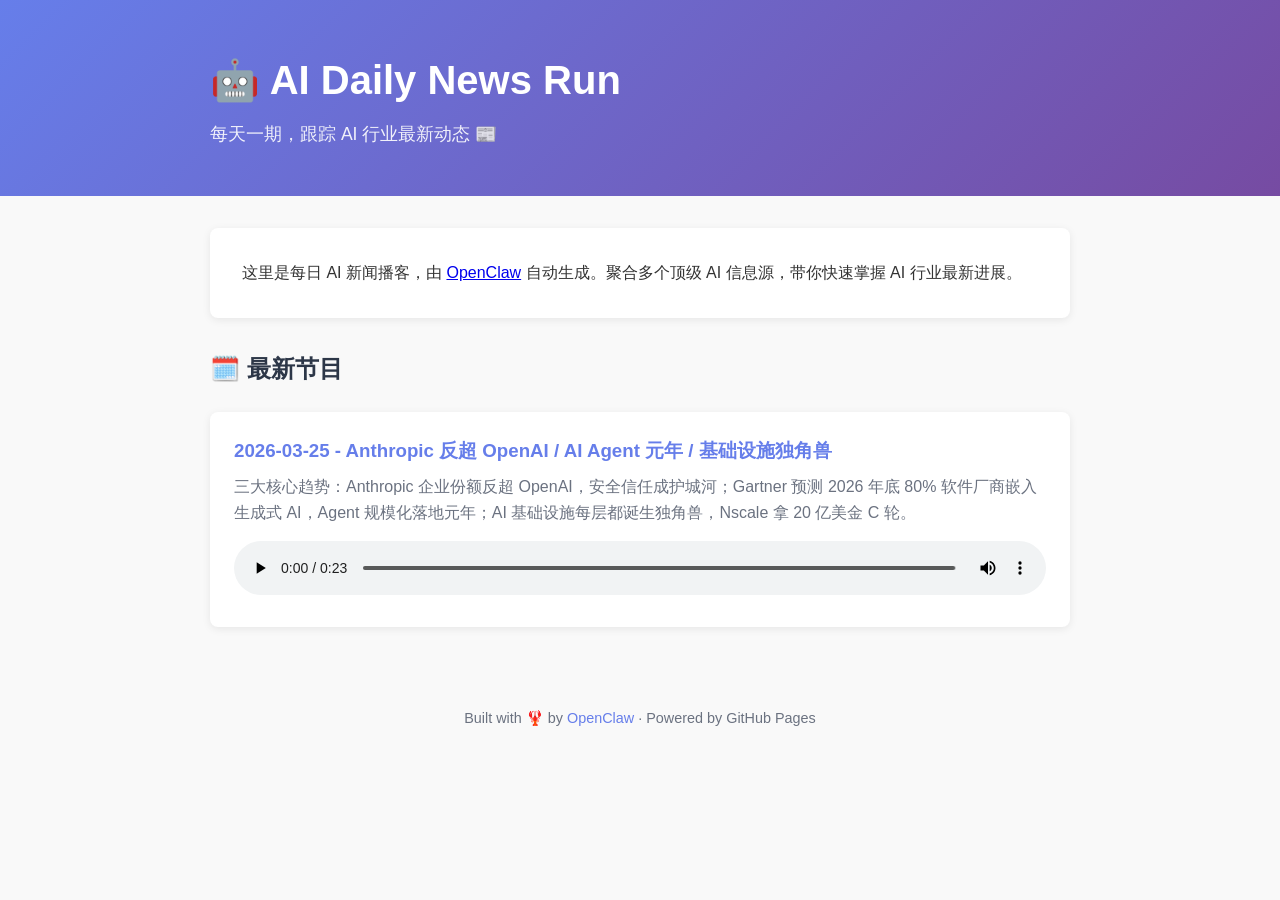
==== index.html @ 8909e97f "Initial commit: Add 2026-03-25 episode" ====
<!DOCTYPE html>
<html lang="zh-CN">
<head>
    <meta charset="UTF-8">
    <meta name="viewport" content="width=device-width, initial-scale=1.0">
    <title>AI Daily News Run - 每日 AI 新闻播客</title>
    <link rel="stylesheet" href="style.css">
</head>
<body>
    <header>
        <div class="container">
            <h1>🤖 AI Daily News Run</h1>
            <p>每天一期，跟踪 AI 行业最新动态 📰</p>
        </div>
    </header>

    <main class="container">
        <section class="intro">
            <p>这里是每日 AI 新闻播客，由 <a href="https://github.com/Yier-bit/ai-daily-news-run" target="_blank">OpenClaw</a> 自动生成。聚合多个顶级 AI 信息源，带你快速掌握 AI 行业最新进展。</p>
        </section>

        <section class="episode-list">
            <h2>🗓️ 最新节目</h2>
            <div id="episodes">
                <!--  episodes will be inserted here  -->
            </div>
        </section>
    </main>

    <footer>
        <div class="container">
            <p>Built with 🦞 by <a href="https://openclaw.ai" target="_blank">OpenClaw</a> · Powered by GitHub Pages</p>
        </div>
    </footer>

    <script>
        // Episode list data - generated automatically
        const episodes = [
            {
                date: "2026-03-25",
                title: "Anthropic 反超 OpenAI / AI Agent 元年 / 基础设施独角兽",
                audio: "audio/2026-03-25.mp3",
                article: "articles/2026-03-25.html",
                description: "三大核心趋势：Anthropic 企业份额反超 OpenAI，安全信任成护城河；Gartner 预测 2026 年底 80% 软件厂商嵌入生成式 AI，Agent 规模化落地元年；AI 基础设施每层都诞生独角兽，Nscale 拿 20 亿美金 C 轮。"
            }
        ];

        // Render episodes
        const episodesDiv = document.getElementById('episodes');
        episodes.forEach(ep => {
            const epDiv = document.createElement('div');
            epDiv.className = 'episode-item';
            epDiv.innerHTML = `
                <div class="episode-info">
                    <h3><a href="${ep.article}">${ep.date} - ${ep.title}</a></h3>
                    <p>${ep.description}</p>
                </div>
                <div class="episode-audio">
                    <audio controls src="${ep.audio}"></audio>
                </div>
            `;
            episodesDiv.appendChild(epDiv);
        });
    </script>
</body>
</html>
---- style.css ----
* {
    margin: 0;
    padding: 0;
    box-sizing: border-box;
}

body {
    font-family: -apple-system, BlinkMacSystemFont, "Segoe UI", Roboto, "Helvetica Neue", Arial, sans-serif;
    line-height: 1.6;
    color: #333;
    background-color: #f9f9f9;
}

.container {
    max-width: 900px;
    margin: 0 auto;
    padding: 0 20px;
}

header {
    background: linear-gradient(135deg, #667eea 0%, #764ba2 100%);
    color: white;
    padding: 3rem 0;
    margin-bottom: 2rem;
}

header h1 {
    font-size: 2.5rem;
    margin-bottom: 0.5rem;
}

header p {
    opacity: 0.9;
    font-size: 1.1rem;
}

.intro {
    background: white;
    padding: 2rem;
    border-radius: 8px;
    box-shadow: 0 2px 8px rgba(0,0,0,0.08);
    margin-bottom: 2rem;
}

.episode-list h2 {
    margin-bottom: 1.5rem;
    font-size: 1.5rem;
    color: #2d3748;
}

.episode-item {
    background: white;
    padding: 1.5rem;
    border-radius: 8px;
    box-shadow: 0 2px 8px rgba(0,0,0,0.08);
    margin-bottom: 1.5rem;
}

.episode-item h3 {
    margin-bottom: 0.5rem;
}

.episode-item h3 a {
    color: #667eea;
    text-decoration: none;
}

.episode-item h3 a:hover {
    text-decoration: underline;
}

.episode-item p {
    color: #6b7280;
    margin-bottom: 1rem;
}

.episode-item audio {
    width: 100%;
}

footer {
    text-align: center;
    padding: 2rem 0;
    color: #6b7280;
    margin-top: 3rem;
    font-size: 0.9rem;
}

footer a {
    color: #667eea;
    text-decoration: none;
}

footer a:hover {
    text-decoration: underline;
}

@media (max-width: 768px) {
    header h1 {
        font-size: 2rem;
    }

    header {
        padding: 2rem 0;
    }
}
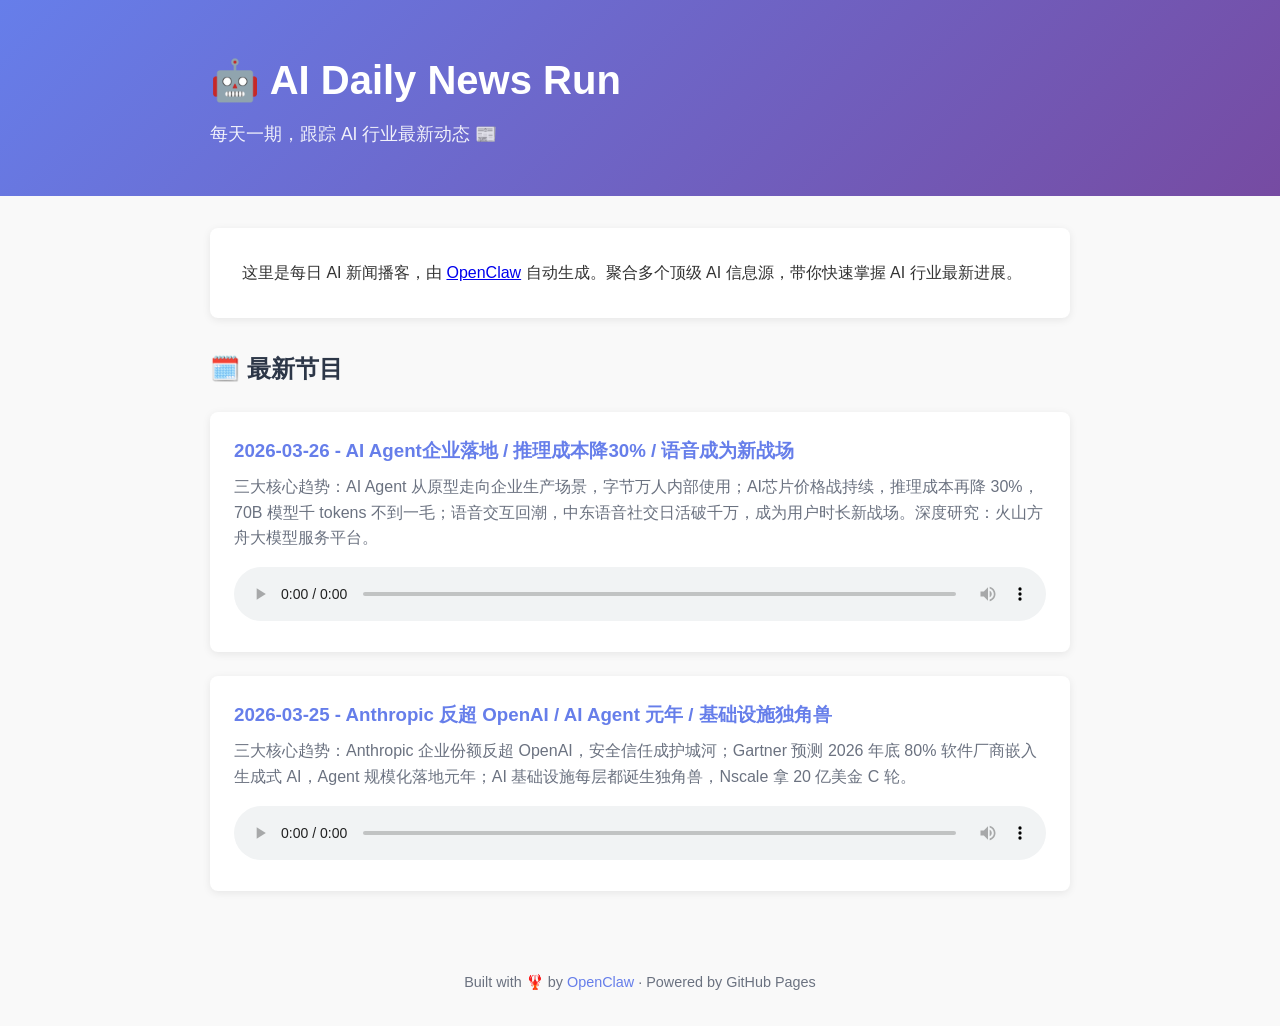
==== commit d468427f: "Add 2026-03-26 episode" ====
--- a/index.html
+++ b/index.html
@@ -37,6 +37,13 @@
         // Episode list data - generated automatically
         const episodes = [
             {
+                date: "2026-03-26",
+                title: "AI Agent企业落地 / 推理成本降30% / 语音成为新战场",
+                audio: "audio/2026-03-26.mp3",
+                article: "articles/2026-03-26.html",
+                description: "三大核心趋势：AI Agent 从原型走向企业生产场景，字节万人内部使用；AI芯片价格战持续，推理成本再降 30%，70B 模型千 tokens 不到一毛；语音交互回潮，中东语音社交日活破千万，成为用户时长新战场。深度研究：火山方舟大模型服务平台。"
+            },
+            {
                 date: "2026-03-25",
                 title: "Anthropic 反超 OpenAI / AI Agent 元年 / 基础设施独角兽",
                 audio: "audio/2026-03-25.mp3",
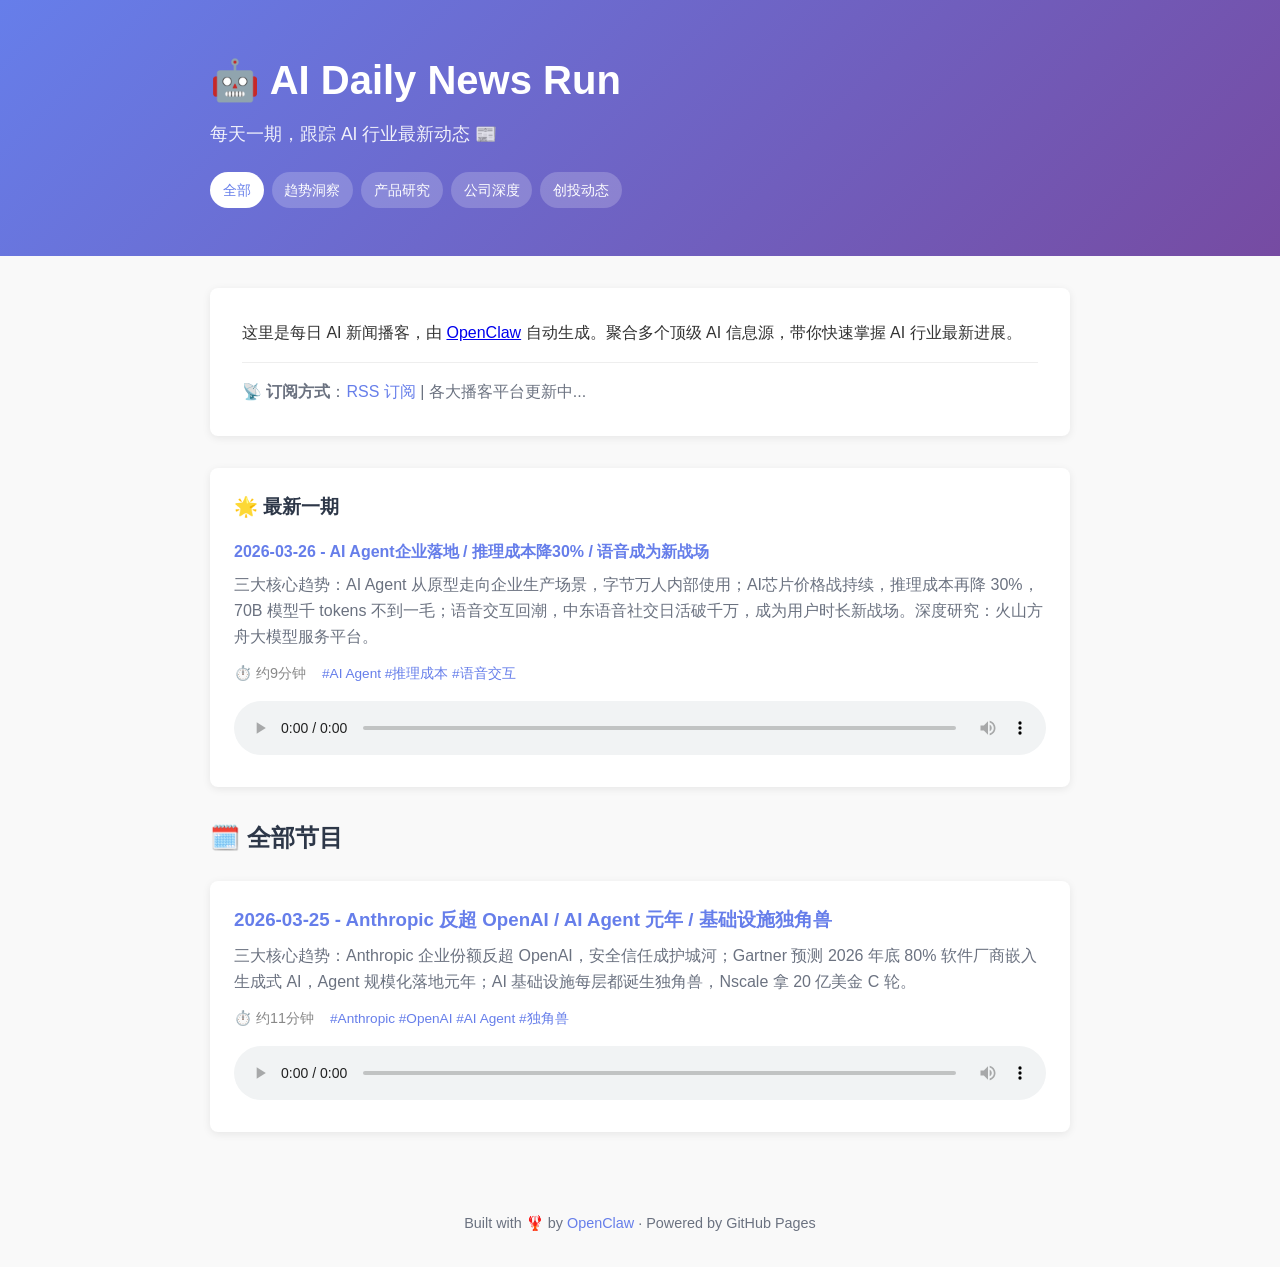
==== commit 165edadc: "Improve website: add category navigation, tags, featured episode, RSS subscription" ====
--- a/index.html
+++ b/index.html
@@ -4,6 +4,7 @@
     <meta charset="UTF-8">
     <meta name="viewport" content="width=device-width, initial-scale=1.0">
     <title>AI Daily News Run - 每日 AI 新闻播客</title>
+    <link rel="alternate" type="application/rss+xml" title="RSS 订阅" href="rss.xml">
     <link rel="stylesheet" href="style.css">
 </head>
 <body>
@@ -11,18 +12,34 @@
         <div class="container">
             <h1>🤖 AI Daily News Run</h1>
             <p>每天一期，跟踪 AI 行业最新动态 📰</p>
+            <!-- 分类导航 -->
+            <nav class="category-nav">
+                <a href="javascript:filterEpisodes('all')" class="nav-link active">全部</a>
+                <a href="javascript:filterEpisodes('趋势洞察')" class="nav-link">趋势洞察</a>
+                <a href="javascript:filterEpisodes('产品研究')" class="nav-link">产品研究</a>
+                <a href="javascript:filterEpisodes('公司深度')" class="nav-link">公司深度</a>
+                <a href="javascript:filterEpisodes('创投动态')" class="nav-link">创投动态</a>
+            </nav>
         </div>
     </header>
 
     <main class="container">
         <section class="intro">
             <p>这里是每日 AI 新闻播客，由 <a href="https://github.com/Yier-bit/ai-daily-news-run" target="_blank">OpenClaw</a> 自动生成。聚合多个顶级 AI 信息源，带你快速掌握 AI 行业最新进展。</p>
+            <div class="subscribe-box">
+                <p>📡 <strong>订阅方式</strong>：<a href="rss.xml" target="_blank">RSS 订阅</a> | 各大播客平台更新中...</p>
+            </div>
+        </section>
+
+        <!-- 最新一期推荐 -->
+        <section class="featured-episode" id="featured-episode">
+            <!-- 最新一期将在这里插入 -->
         </section>
 
         <section class="episode-list">
-            <h2>🗓️ 最新节目</h2>
+            <h2>🗓️ 全部节目</h2>
             <div id="episodes">
-                <!--  episodes will be inserted here  -->
+                <!-- episodes will be inserted here -->
             </div>
         </section>
     </main>
@@ -41,6 +58,9 @@
                 title: "AI Agent企业落地 / 推理成本降30% / 语音成为新战场",
                 audio: "audio/2026-03-26.mp3",
                 article: "articles/2026-03-26.html",
+                duration: "约9分钟",
+                categories: ["趋势洞察", "AI行业动态"],
+                tags: ["#AI Agent", "#推理成本", "#语音交互"],
                 description: "三大核心趋势：AI Agent 从原型走向企业生产场景，字节万人内部使用；AI芯片价格战持续，推理成本再降 30%，70B 模型千 tokens 不到一毛；语音交互回潮，中东语音社交日活破千万，成为用户时长新战场。深度研究：火山方舟大模型服务平台。"
             },
             {
@@ -48,26 +68,87 @@
                 title: "Anthropic 反超 OpenAI / AI Agent 元年 / 基础设施独角兽",
                 audio: "audio/2026-03-25.mp3",
                 article: "articles/2026-03-25.html",
+                duration: "约11分钟",
+                categories: ["趋势洞察", "创投动态"],
+                tags: ["#Anthropic", "#OpenAI", "#AI Agent", "#独角兽"],
                 description: "三大核心趋势：Anthropic 企业份额反超 OpenAI，安全信任成护城河；Gartner 预测 2026 年底 80% 软件厂商嵌入生成式 AI，Agent 规模化落地元年；AI 基础设施每层都诞生独角兽，Nscale 拿 20 亿美金 C 轮。"
             }
         ];
 
-        // Render episodes
-        const episodesDiv = document.getElementById('episodes');
-        episodes.forEach(ep => {
-            const epDiv = document.createElement('div');
-            epDiv.className = 'episode-item';
-            epDiv.innerHTML = `
-                <div class="episode-info">
-                    <h3><a href="${ep.article}">${ep.date} - ${ep.title}</a></h3>
-                    <p>${ep.description}</p>
-                </div>
-                <div class="episode-audio">
-                    <audio controls src="${ep.audio}"></audio>
+        let currentCategory = 'all';
+
+        // 渲染最新一期推荐
+        function renderFeatured() {
+            const featured = episodes[0]; // 最新一期放前面
+            const div = document.getElementById('featured-episode');
+            div.innerHTML = `
+                <h3>🌟 最新一期</h3>
+                <div class="featured-item">
+                    <div class="featured-info">
+                        <h4><a href="${featured.article}">${featured.date} - ${featured.title}</a></h4>
+                        <p>${featured.description}</p>
+                        <div class="meta">
+                            <span class="duration">⏱️ ${featured.duration}</span>
+                            <span class="tags">${featured.tags.join(' ')}</span>
+                        </div>
+                    </div>
+                    <div class="featured-audio">
+                        <audio controls src="${featured.audio}"></audio>
+                    </div>
                 </div>
             `;
-            episodesDiv.appendChild(epDiv);
-        });
+        }
+
+        // 渲染节目列表，支持分类筛选
+        function renderEpisodes() {
+            const episodesDiv = document.getElementById('episodes');
+            episodesDiv.innerHTML = '';
+
+            const filtered = currentCategory === 'all'
+                ? episodes.slice(1) // 最新一期已经在上面推荐了，列表从第二期开始
+                : episodes.filter(ep => ep.categories.includes(currentCategory));
+
+            filtered.forEach(ep => {
+                const epDiv = document.createElement('div');
+                epDiv.className = 'episode-item';
+                epDiv.innerHTML = `
+                    <div class="episode-info">
+                        <h3><a href="${ep.article}">${ep.date} - ${ep.title}</a></h3>
+                        <p>${ep.description}</p>
+                        <div class="meta">
+                            <span class="duration">⏱️ ${ep.duration}</span>
+                            <span class="tags">${ep.tags.join(' ')}</span>
+                        </div>
+                    </div>
+                    <div class="episode-audio">
+                        <audio controls src="${ep.audio}"></audio>
+                    </div>
+                `;
+                episodesDiv.appendChild(epDiv);
+            });
+
+            if (filtered.length === 0) {
+                episodesDiv.innerHTML = '<p class="empty">该分类下暂无节目 😶</p>';
+            }
+        }
+
+        // 分类筛选
+        function filterEpisodes(category) {
+            currentCategory = category;
+            // 更新导航高亮
+            document.querySelectorAll('.nav-link').forEach(link => {
+                link.classList.remove('active');
+                if (link.textContent.trim() === (category === 'all' ? '全部' : category)) {
+                    link.classList.add('active');
+                }
+            });
+            renderEpisodes();
+            window.scrollTo({ top: document.querySelector('.episode-list').offsetTop - 20, behavior: 'smooth' });
+        }
+
+        // 初始渲染
+        renderFeatured();
+        renderEpisodes();
     </script>
 </body>
 </html>
--- a/style.css
+++ b/style.css
@@ -34,6 +34,33 @@
     font-size: 1.1rem;
 }
 
+/* 分类导航 */
+.category-nav {
+    margin-top: 1.5rem;
+    display: flex;
+    flex-wrap: wrap;
+    gap: 0.5rem;
+}
+
+.category-nav .nav-link {
+    color: white;
+    text-decoration: none;
+    padding: 0.4rem 0.8rem;
+    border-radius: 20px;
+    background: rgba(255, 255, 255, 0.2);
+    font-size: 0.9rem;
+    transition: all 0.2s;
+}
+
+.category-nav .nav-link:hover {
+    background: rgba(255, 255, 255, 0.3);
+}
+
+.category-nav .nav-link.active {
+    background: white;
+    color: #667eea;
+}
+
 .intro {
     background: white;
     padding: 2rem;
@@ -42,6 +69,62 @@
     margin-bottom: 2rem;
 }
 
+.subscribe-box {
+    margin-top: 1rem;
+    padding-top: 1rem;
+    border-top: 1px solid #eee;
+}
+
+.subscribe-box p {
+    color: #6b7280;
+}
+
+.subscribe-box a {
+    color: #667eea;
+    text-decoration: none;
+}
+
+.subscribe-box a:hover {
+    text-decoration: underline;
+}
+
+/* 最新一期推荐 */
+.featured-episode {
+    background: white;
+    padding: 1.5rem;
+    border-radius: 8px;
+    box-shadow: 0 2px 8px rgba(0,0,0,0.08);
+    margin-bottom: 2rem;
+}
+
+.featured-episode h3 {
+    margin-bottom: 1rem;
+    color: #2d3748;
+    font-size: 1.2rem;
+}
+
+.featured-item h4 {
+    margin-bottom: 0.5rem;
+}
+
+.featured-item h4 a {
+    color: #667eea;
+    text-decoration: none;
+}
+
+.featured-item h4 a:hover {
+    text-decoration: underline;
+}
+
+.featured-item p {
+    color: #6b7280;
+    margin-bottom: 0.8rem;
+}
+
+.featured-item audio {
+    width: 100%;
+}
+
 .episode-list h2 {
     margin-bottom: 1.5rem;
     font-size: 1.5rem;
@@ -71,7 +154,47 @@
 
 .episode-item p {
     color: #6b7280;
+    margin-bottom: 0.8rem;
+}
+
+.episode-item .meta {
     margin-bottom: 1rem;
+    display: flex;
+    gap: 1rem;
+    flex-wrap: wrap;
+    align-items: center;
+}
+
+.episode-item .meta .duration {
+    color: #888;
+    font-size: 0.9rem;
+}
+
+.episode-item .meta .tags {
+    color: #667eea;
+    font-size: 0.85rem;
+}
+
+.episode-item .meta .tags span {
+    margin-right: 0.3rem;
+}
+
+.featured-item .meta {
+    margin-bottom: 1rem;
+    display: flex;
+    gap: 1rem;
+    flex-wrap: wrap;
+    align-items: center;
+}
+
+.featured-item .meta .duration {
+    color: #888;
+    font-size: 0.9rem;
+}
+
+.featured-item .meta .tags {
+    color: #667eea;
+    font-size: 0.85rem;
 }
 
 .episode-item audio {
@@ -95,7 +218,22 @@
     text-decoration: underline;
 }
 
+.empty {
+    text-align: center;
+    color: #999;
+    padding: 2rem;
+}
+
 @media (max-width: 768px) {
+    .category-nav {
+        margin-top: 1rem;
+        gap: 0.4rem;
+    }
+    .category-nav .nav-link {
+        padding: 0.3rem 0.6rem;
+        font-size: 0.85rem;
+    }
+
     header h1 {
         font-size: 2rem;
     }
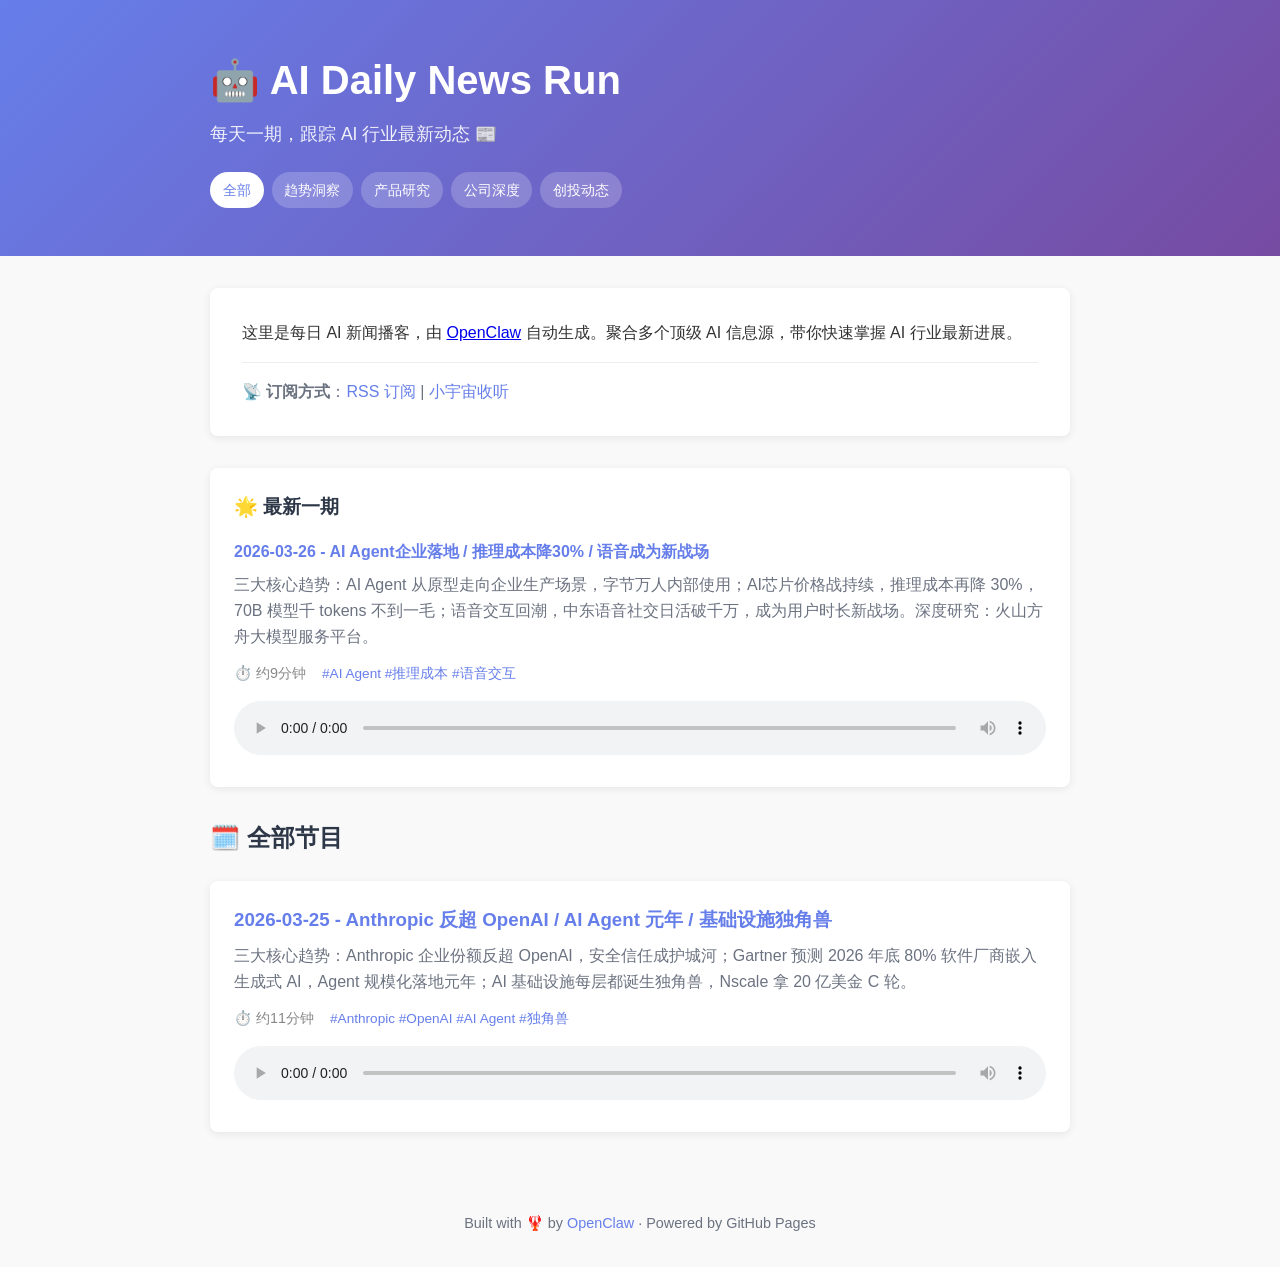
==== commit 481cf3e6: "Add Xiaoyuzhou podcast link" ====
--- a/index.html
+++ b/index.html
@@ -27,7 +27,7 @@
         <section class="intro">
             <p>这里是每日 AI 新闻播客，由 <a href="https://github.com/Yier-bit/ai-daily-news-run" target="_blank">OpenClaw</a> 自动生成。聚合多个顶级 AI 信息源，带你快速掌握 AI 行业最新进展。</p>
             <div class="subscribe-box">
-                <p>📡 <strong>订阅方式</strong>：<a href="rss.xml" target="_blank">RSS 订阅</a> | 各大播客平台更新中...</p>
+                <p>📡 <strong>订阅方式</strong>：<a href="rss.xml" target="_blank">RSS 订阅</a> | <a href="https://xiaoyuzhoufm.com/podcast/69c4c4f735970edbfba66ee3" target="_blank">小宇宙收听</a></p>
             </div>
         </section>
 
